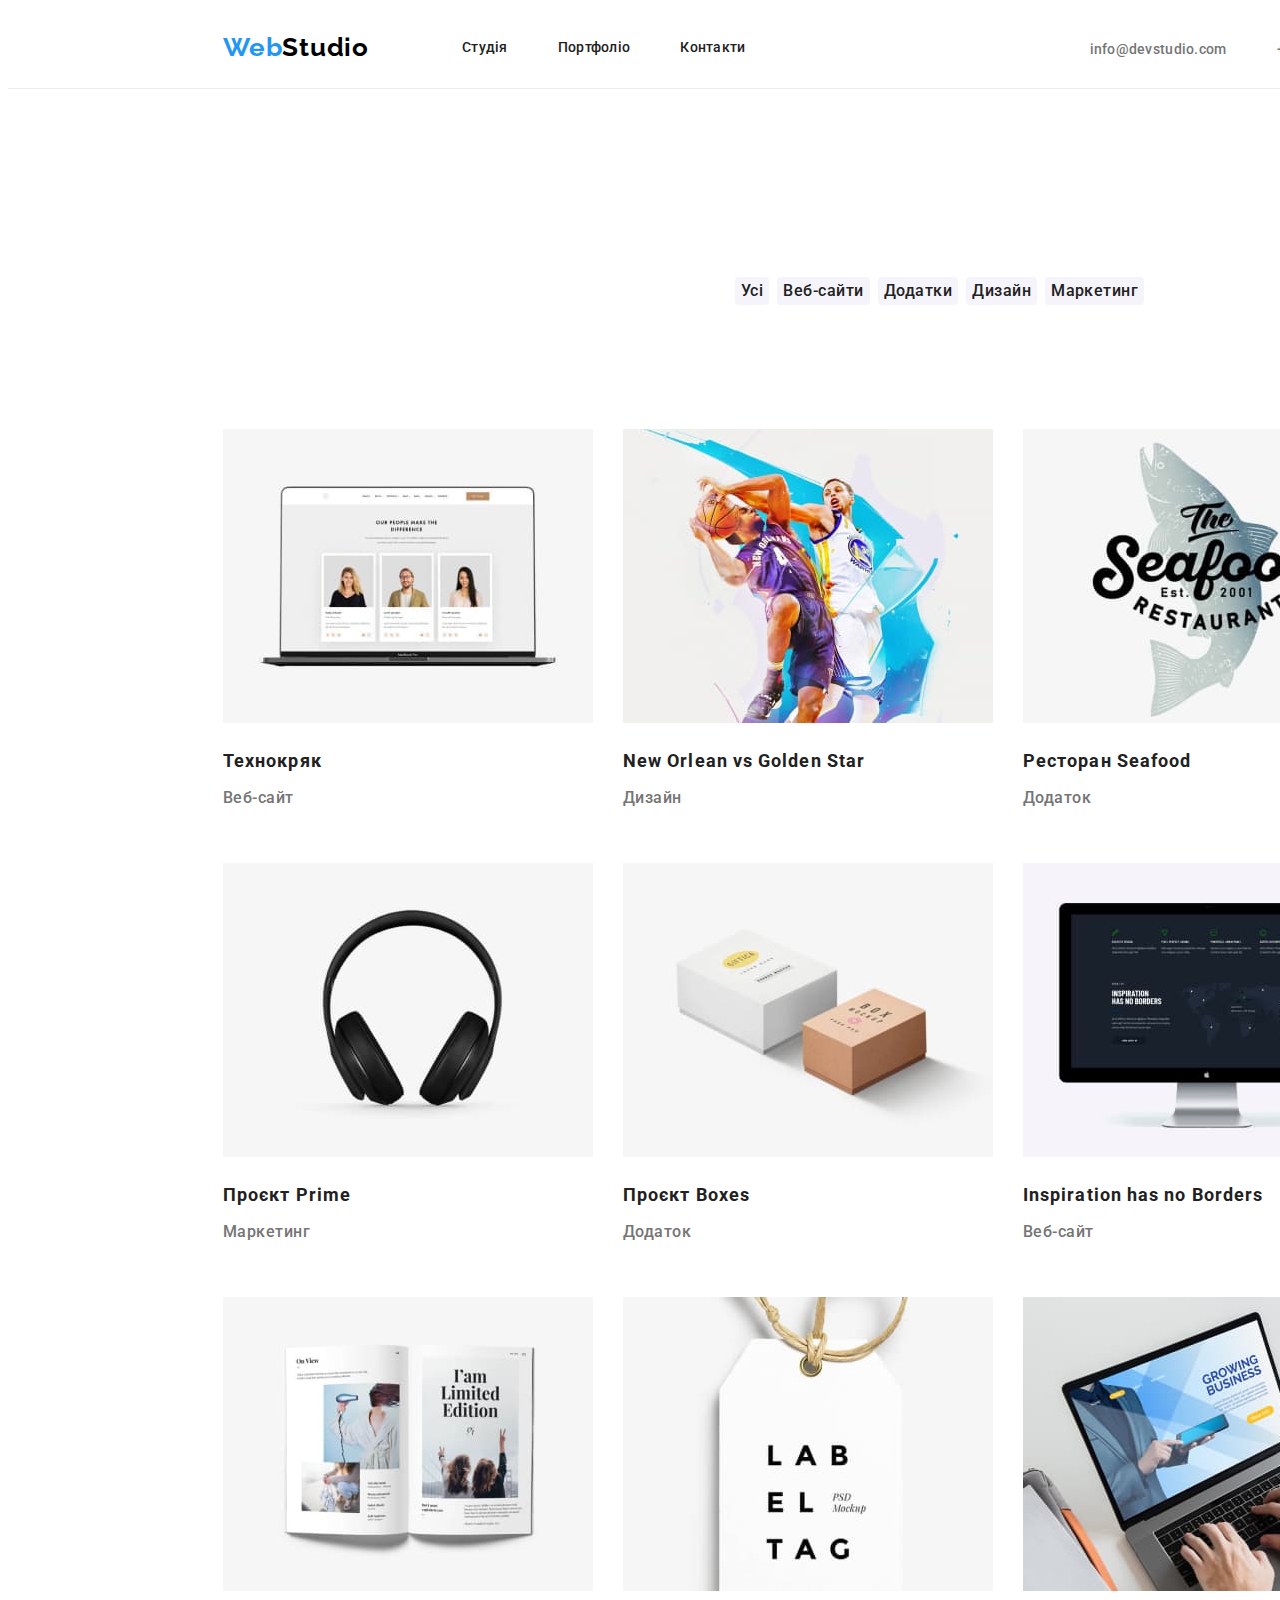
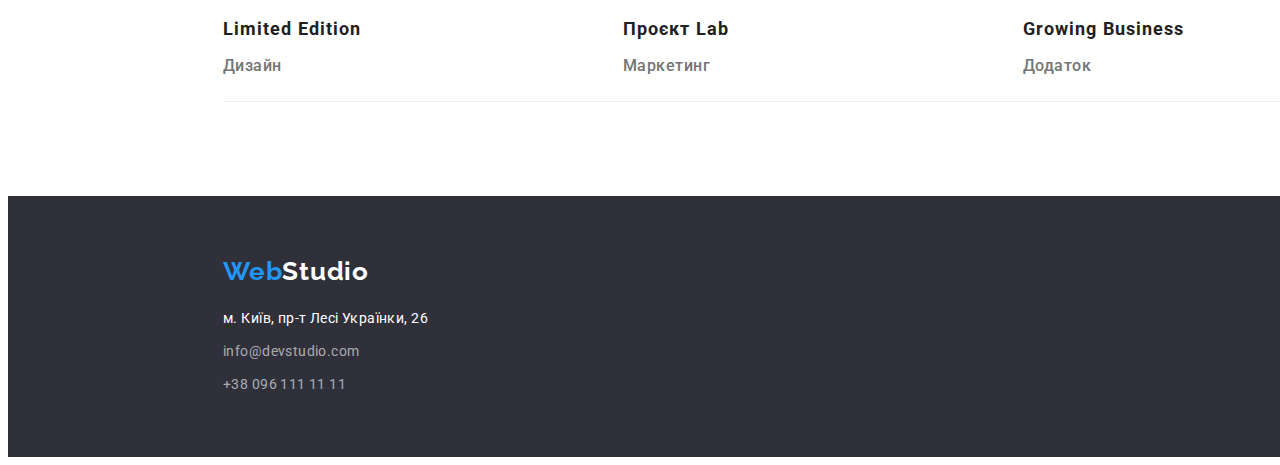
==== portfolio.html @ ad3a3c1f "Add files via upload" ====
<!DOCTYPE html>
<html lang="uk">
  <head>
    <meta charset="UTF-8" />
    <meta http-equiv="X-UA-Compatible" content="IE=edge" />
    <meta name="viewport" content="width=device-width, initial-scale=1.0" />
    <title>WebStudio</title>
    <link rel="preconnect" href="https://fonts.googleapis.com" />
    <link rel="preconnect" href="https://fonts.gstatic.com" crossorigin />
    <link
      href="https://fonts.googleapis.com/css2?family=Raleway:wght@700&family=Roboto:wght@400;500;700;900&display=swap"
      rel="stylesheet"
    />
    <link rel="stylesheet" href="./css/styles.css" />
  </head>
  <body>
    <header class="header">
        <div class="container-head">
            <nav class="head-nav">
                <a href="./index.html" lang="en" class="hlogo logo link">Web<span class="logo-studio">Studio</span>
                </a>
                <ul class="site-nav list">
                    <li class="hli-it"> <a href="./index.html" class="site-nav-list-item link">Студія</a> </li>
                    <li class="hli-it"> <a href="./portfolio.html" class="site-nav-list-item link">Портфоліо</a> </li>
                    <li> <a href="#" class="site-nav-list-item link">Контакти</a> </li>
                </ul>
            </nav>
                <ul class="site-contacts list">
                    <li class="hli-it"><a href="mailto:info@devstudio.com" lang="en" class="site-contacts-items link">info@devstudio.com</a></li>
                    <li><a href="tel:+380961111111" class="site-contacts-items link">+38 096 111 11 11</a></li>
                </ul>
        </div>
    </header>
    <main>
      <section class="portfolio-section-1">
        <ul class="list port-but">
          <li><button type="button" class="portfolio-button">Усі</button></li>
          <li>
            <button type="button" class="portfolio-button">Веб-сайти</button>
          </li>
          <li>
            <button type="button" class="portfolio-button">Додатки</button>
          </li>
          <li>
            <button type="button" class="portfolio-button">Дизайн</button>
          </li>
          <li>
            <button type="button" class="portfolio-button">Маркетинг</button>
          </li>
        </ul>
        <ul class="list port-imgs">
          <li class="portphoto portphoto-t">
            <a href="#" class="link">
              <img
                src="./portfolio-images/img-1.jpg"
                alt="Веб-сайт Технокряк"
                width="370"
                height="294"
              />
              <h3 class="portfolio-text-h3">Технокряк</h3>
              <p class="portfolio-text-p">Веб-сайт</p>
            </a>
          </li>
          <li class="portphoto portphoto-t">
            <a href="#" class="link">
              <img
                src="./portfolio-images/img-2.jpg"
                alt="Дизайн"
                width="370"
                height="294"
              />
              <h3 class="portfolio-text-h3">New Orlean vs Golden Star</h3>
              <p class="portfolio-text-p">Дизайн</p>
            </a>
          </li>
          <li class="portphoto-t">
            <a href="#" class="link">
              <img
                src="./portfolio-images/img-3.jpg"
                alt="Ресторан Seafood"
                width="370"
                height="294"
              />
              <h3 class="portfolio-text-h3">Ресторан Seafood</h3>
              <p class="portfolio-text-p">Додаток</p>
            </a>
          </li>
          <li class="portphoto portphoto-t">
            <a href="#" class="link">
              <img
                src="./portfolio-images/img-4.jpg"
                alt="Проєкт Prime"
                width="370"
                height="294"
              />
              <h3 class="portfolio-text-h3">Проєкт Prime</h3>
              <p class="portfolio-text-p">Маркетинг</p>
            </a>
          </li>
          <li class="portphoto portphoto-t">
            <a href="#" class="link">
              <img
                src="./portfolio-images/img-5.jpg"
                alt="Проєкт Boxes"
                width="370"
                height="294"
              />
              <h3 class="portfolio-text-h3">Проєкт Boxes</h3>
              <p class="portfolio-text-p">Додаток</p>
            </a>
          </li>
          <li class="portphoto-t">
            <a href="#" class="link">
              <img
                src="./portfolio-images/img-6.jpg"
                alt="Веб-сайт Inspiration has no borders"
                width="370"
                height="294"
              />
              <h3 class="portfolio-text-h3">Inspiration has no Borders</h3>
              <p class="portfolio-text-p">Веб-сайт</p>
            </a>
          </li>
          <li class="portphoto portphoto-t">
            <a href="#" class="link">
              <img
                src="./portfolio-images/img-7.jpg"
                alt="Видання Limited Edition"
                width="370"
                height="294"
              />
              <h3 class="portfolio-text-h3">Limited Edition</h3>
              <p class="portfolio-text-p">Дизайн</p>
            </a>
          </li>
          <li class="portphoto portphoto-t">
            <a href="#" class="link">
              <img
                src="./portfolio-images/img-8.jpg"
                alt="Проєкт Lab"
                width="370"
                height="294"
              />
              <h3 class="portfolio-text-h3">Проєкт Lab</h3>
              <p class="portfolio-text-p">Маркетинг</p>
            </a>
          </li>
          <li class="portphoto-t">
            <a href="#" class="link">
              <img
                src="./portfolio-images/img-9.jpg"
                alt="Додаток Growing Business"
                width="370"
                height="294"
              />
              <h3 class="portfolio-text-h3">Growing Business</h3>
              <p class="portfolio-text-p">Додаток</p>
            </a>
          </li>
        </ul>
      </section>
    </main>
 <footer class="footer container-footer">
        <a href="./index.html" lang="en"  class="logo link">Web<span class="footer-logo">Studio</span> 
        </a>
        <address>   
            <ul class="list footer-items">
                <li class="limap">
                <a href="https://goo.gl/maps/Ua6PKikdqgDdwJNr5" target="_blank" 
                    rel="nofollow noreferrer noopener" class="link map">м. Київ, пр-т Лесі Українки, 26</a>
                </li>
                <li class="li-f-it"><a href="mailto:info@devstudio.com" class="footer-link link">info@devstudio.com</a></li>
                <li class="li-f-it"><a href="tel:+380961111111" class="footer-link link">+38 096 111 11 11</a></li>
            </ul>
        </address>
    </footer>
  </body>
</html>
---- css/styles.css ----
:root {
    --hover: #188CE8;
    --htext: #212121;
    --web: #2196F3;
    --background1: #FFFFFF;
    --botbackground: #F5F4FA;
    --background2: #2F303A;
    --linktext: #757575;
    --background4: #f5f5f5;
}

ul,
ol {
    margin: 0;
    padding-left: 0;
    list-style: none;
}

p,
h1,
h2,
h3,
h4,
h5,
h6 {
    margin: 0;
}

button {
    cursor: pointer;
}

address{
    font-style: normal;
}

img{
    display: block;
}

body {
    background-color: #fff;
}

.list {
    list-style: none}

.link {
    text-decoration: none
}

.link:hover {
    color:#2196F3
}
.link:focus {
   color:#2196F3
}

/* Хедер  */

.container-head {
    width: 1600px;
    padding: 24px 215px 25px 215px;
    margin: 0 auto;
    border-bottom: 1px solid #ECECEC;

    display: flex;
}

.header {
    background-color: #ffffff;
}

.head-nav {
    display: flex;
    align-items: center;
}

.hlogo {
    margin-right: 93px;
}

.site-nav {
    display: flex;
}

.hli-it {
    margin-right: 50px;
}
.site-nav-list-item {
    font-family: 'Roboto', sans-serif;
    font-weight: 500;
    font-size: 14px;
    line-height: 1.14;
    letter-spacing: 0.02em;
    color:#212121
}
.logo {
    font-family: 'Raleway', sans-serif;
    font-weight: 700;
    font-size: 26px;
    line-height: 1.19;
    letter-spacing: 0.03em;
    color: #2196F3;

    border-left: 93px;
}

.logo-studio {
    color: #000;
}

.site-contacts {
    display: flex;
    margin-left: 344px;
    margin-top: 8px;
}

.site-contacts-items {
    font-family: 'Roboto', sans-serif;
    font-weight : 500;
    font-size: 14px;
    line-height: 1.14;
    letter-spacing: 0.02em;
    color: #757575;
}

/* Секція №1 */

.container-s1 {
    width: 1600px;
    padding-top: 200px;
    padding-bottom: 210px;
    padding-left: 452px;
    padding-right: 452px;
    margin: 0 auto;
}

.section-1 {
    background-color: #2f303a;
    
}
.section-1-text {
    font-family: 'Roboto', sans-serif;
    font-weight: 900;
    font-size: 44px;
    line-height: 1.36;
    text-align: center;
    letter-spacing: 0.06em;
    text-transform: uppercase;
    color: #FFFFFF;

    margin-bottom: 30px;
}
.section-1-button {
    width: 216px;
    height: 60px;
    background-color: #2196F3;
    font-family: 'Roboto', sans-serif;
    font-weight: 700;
    font-size: 16px;
    line-height: 1.88;
    letter-spacing: 0.06em;
    color: #FFFFFF;

    margin: 0 auto;
    display: block;
    cursor: pointer;
}
.section-1-button:hover{
    background-color: #188CE8;
}
.section-1-button:focus{
    background-color: #188CE8;
}

/*  Section #2  */

.s2-item {
    width: 270px;
    margin-right: 30px;
}

.container-s2 {
    width: 1600px;
    margin: 0 auto;
    padding: 94px 215px 0 215px;
}
.section-2-h3 {
    font-family: 'Roboto', sans-serif;
    font-weight: 700;
    font-size: 14px;
    line-height: 1.14;
    letter-spacing: 0.03em;
    text-transform: uppercase;

    color: #212121;
    margin-bottom: 10px;
}

.section-2-p {
    font-family: 'Roboto', sans-serif;
    font-size: 14px;
    line-height: 1.71;
    letter-spacing: 0.03em;

    color: #757575;
}

.s2-content {
    display: flex;
}
/* Section #3  */

.container-s3 {
    width: 1600px;
    padding: 94px 215px;
    margin: 0 auto;
}

.section-h2 {
    font-family: 'Roboto', sans-serif;
    font-weight: 700;
    font-size: 36px;
    line-height: 1.17;
    text-align: center;
    letter-spacing: 0.03em;

    color: #212121;

    margin-bottom: 50px;
}

.photo {
    width: 370px;
    margin-left: 30px;
}

.s3-content {
    display: flex;
}
/* Section #4  */

.container-s4 {
    width: 1600px;
    padding: 94px 215px;
    margin: 0 auto;
}

.team-m {
    width: 270px;
    margin-right: 30px;
}

.team-photo{
    background-color: #ffffff;
}

.section-4-h3 {
    font-family: 'Roboto', sans-serif;
    font-weight: 500;
    font-size: 16px;
    line-height: 1.18;
    text-align: center;
    letter-spacing: 0.03em;
    color: #212121;
    margin-top: 30px;;
}

.section-4-p {
    font-family: 'Roboto', sans-serif;
    line-height: 1.19;
    text-align: center;
    letter-spacing: 0.03em;

    color: #757575;
    margin-top: 10px;
}

.s4-content {
    display: flex;
}
/*   Footer   */

.container-footer {
    width: 1600px;
    padding-top: 60px;
    padding-bottom: 60px;
    padding-left: 215px;
    margin: 0 auto;
}
.footer {
    background-color: #2F303A;
}
.footer-logo {
    color: #fff;
}

.map {
    font-family: 'Roboto', sans-serif;
    font-style: normal;
    font-size: 14px;
    line-height: 1.71;
    letter-spacing: 0.03em;
    color: #FFFFFF;
}

.limap {
    margin-top: 20px;
}

.footer-link{
    font-family: 'Roboto', sans-serif;
    font-style: normal;
    font-size: 14px;
    line-height: 1.71;
    letter-spacing: 0.03em;
    color: rgba(255, 255, 255, 0.6);

    margin-top: 9px;
}

.footer-items {
    display: flex;
    flex-direction: column;
}
.li-f-it {
    margin-top: 9px;

}

/*  Portfolio   */

.portfolio-section-1 {
    background-color: #FFFFFF;
    width: 1170px;
    padding: 94px 215px;
    margin: 0 auto;
}

.portfolio-button {
    background-color: #F5F4FA;
    font-family: 'Roboto', sans-serif;
    font-weight: 500;
    font-size: 16px;
    line-height: 1.62;
    text-align: center;
    letter-spacing: 0.03em;
    color: #212121;
    cursor: pointer;

    border-radius: 4px;
    border: none;
    

    margin-right: 8px;
}

.portfolio-button:hover {
    background-color: #2196F3;
    font-family: 'Roboto', sans-serif;
    font-weight: 500;
    line-height: 1.63;
    text-align: center;
    letter-spacing: 0.03em;

    color: #FFFFFF;
}
.portfolio-button:focus {
    background-color: #2196F3;
    font-family: 'Roboto', sans-serif;
    font-weight: 500;
    line-height: 1.63;
    text-align: center;
    letter-spacing: 0.03em;

    color: #FFFFFF;
}

.port-but {
    padding-left: 512px;
    align-items: center;
    padding-top: 94px;
    padding-bottom: 94px;
    display:flex;
}

.port-imgs {
    display: flex;
    flex-wrap: wrap;
    border-bottom: 1px solid #EEEEEE;
}

.portphoto {
    margin-right: 30px;
}
.portphoto-t {
    margin-top: 30px;
}
.portfolio-text-h3 {
    font-family: 'Roboto', sans-serif;
    font-weight: 500;;
    font-weight: 700;
    font-size: 18px;
    line-height: 2.0;
    letter-spacing: 0.06em;
    color: #212121;
    margin-top: 20px;
}

.portfolio-text-p {
    font-family: 'Roboto', sans-serif;
    font-weight: 500;;
    line-height: 1.88;
    letter-spacing: 0.03em;
    color: #757575;
    margin-top: 4px;
    margin-bottom: 20px;
}
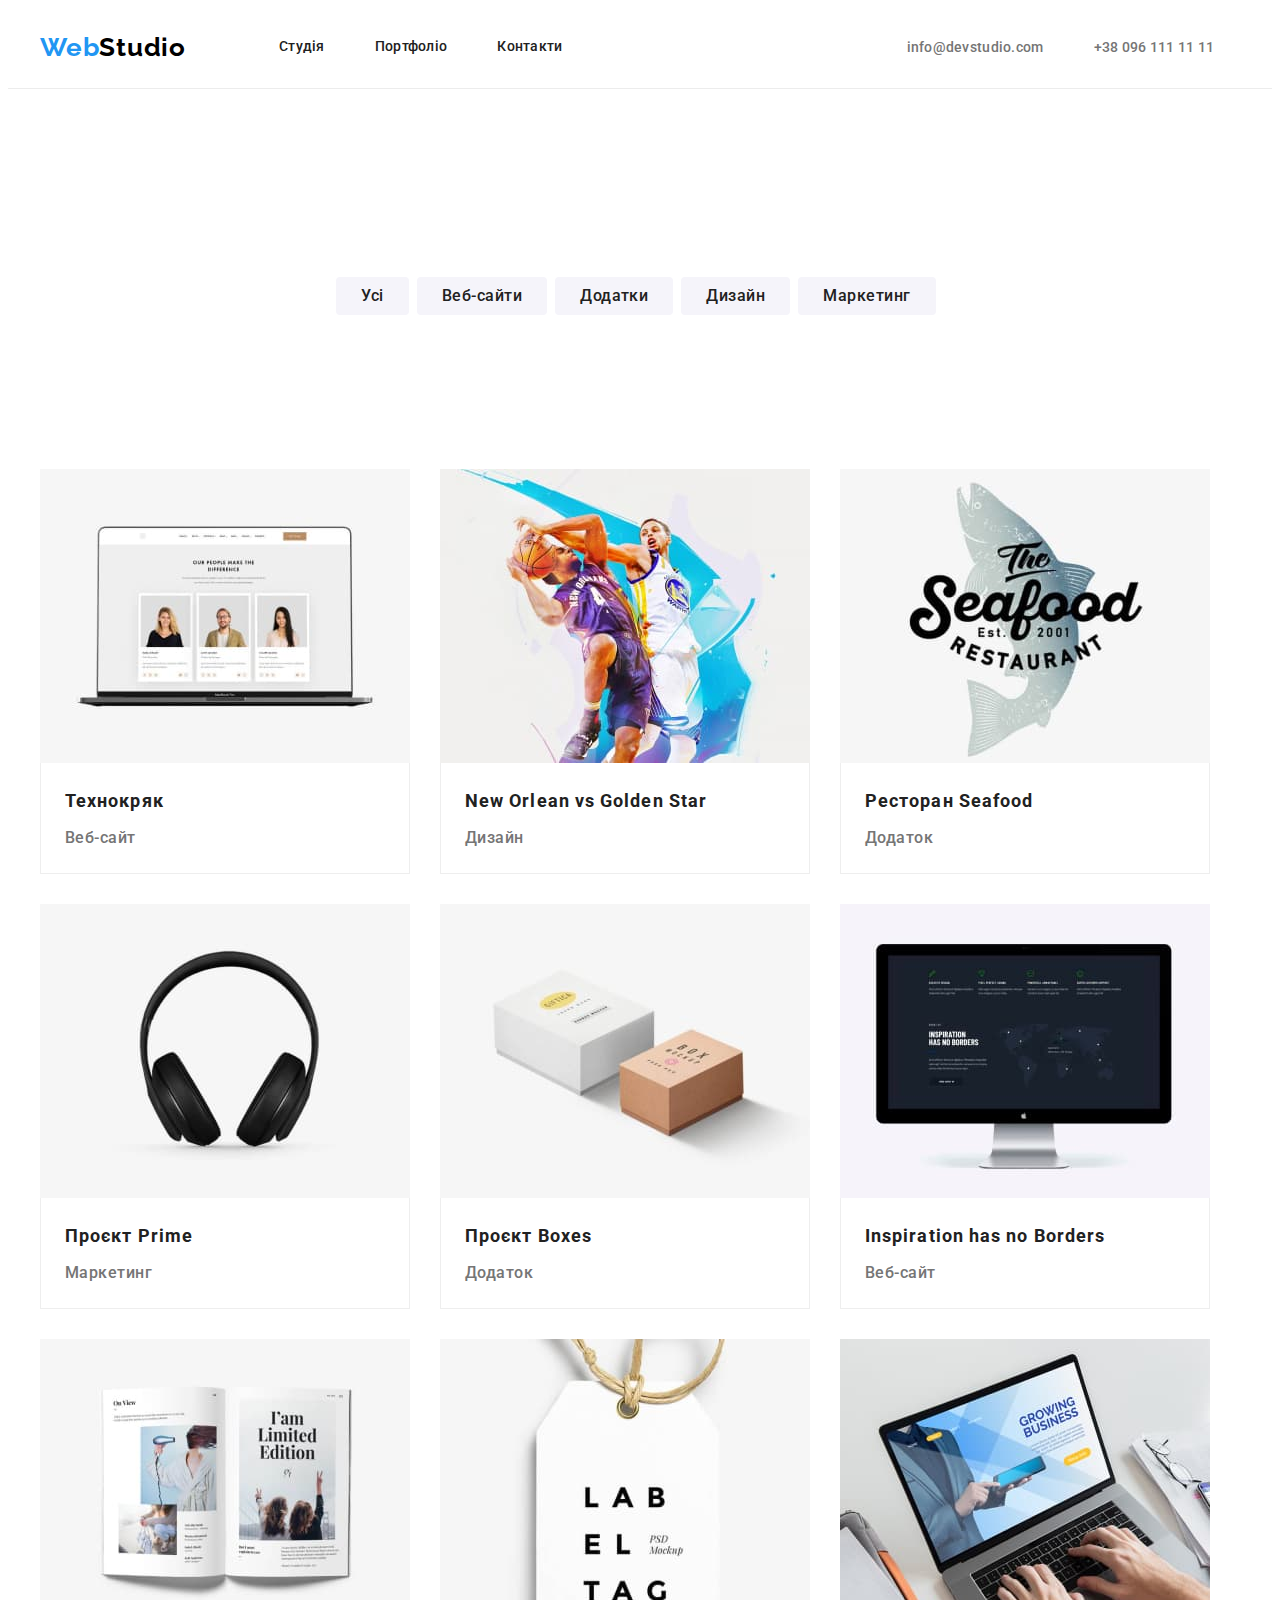
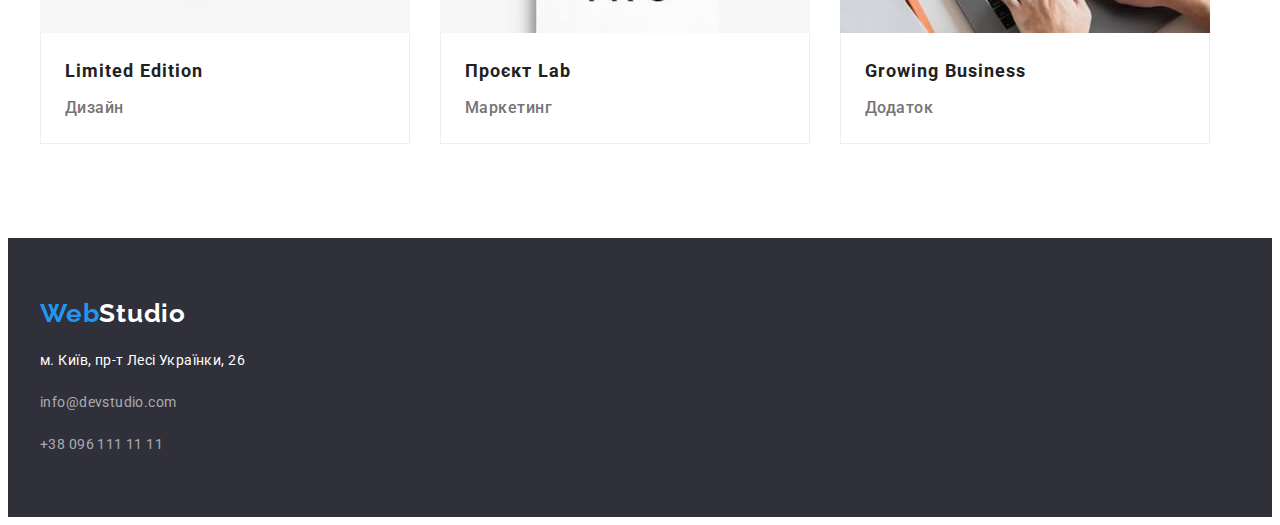
==== commit 8ae0e4fb: "Add files via upload" ====
--- a/portfolio.html
+++ b/portfolio.html
@@ -15,164 +15,186 @@
   </head>
   <body>
     <header class="header">
-        <div class="container-head">
-            <nav class="head-nav">
-                <a href="./index.html" lang="en" class="hlogo logo link">Web<span class="logo-studio">Studio</span>
-                </a>
-                <ul class="site-nav list">
-                    <li class="hli-it"> <a href="./index.html" class="site-nav-list-item link">Студія</a> </li>
-                    <li class="hli-it"> <a href="./portfolio.html" class="site-nav-list-item link">Портфоліо</a> </li>
-                    <li> <a href="#" class="site-nav-list-item link">Контакти</a> </li>
-                </ul>
-            </nav>
-                <ul class="site-contacts list">
-                    <li class="hli-it"><a href="mailto:info@devstudio.com" lang="en" class="site-contacts-items link">info@devstudio.com</a></li>
-                    <li><a href="tel:+380961111111" class="site-contacts-items link">+38 096 111 11 11</a></li>
-                </ul>
-        </div>
-    </header>
+            <div class="container headcont">
+                <nav class="head-nav">
+                    <a href="./index.html" lang="en" class="hlogo logo link">Web<span class="logo-studio">Studio</span>
+                    </a>
+                    <ul class="site-nav list">
+                        <li class="hli-it"> <a href="./index.html" class="site-nav-list-item link">Студія</a> </li>
+                        <li class="hli-it"> <a href="./portfolio.html" class="site-nav-list-item link">Портфоліо</a> </li>
+                        <li> <a href="#" class="site-nav-list-item link">Контакти</a> </li>
+                    </ul>
+                </nav>
+                    <ul class="site-contacts list">
+                        <li class="hli-it"><a href="mailto:info@devstudio.com" lang="en" class="site-contacts-items link">info@devstudio.com</a></li>
+                        <li><a href="tel:+380961111111" class="site-contacts-items link">+38 096 111 11 11</a></li>
+                    </ul>
+            </div>
+        </header>
     <main>
       <section class="portfolio-section-1">
-        <ul class="list port-but">
-          <li><button type="button" class="portfolio-button">Усі</button></li>
-          <li>
-            <button type="button" class="portfolio-button">Веб-сайти</button>
-          </li>
-          <li>
-            <button type="button" class="portfolio-button">Додатки</button>
-          </li>
-          <li>
-            <button type="button" class="portfolio-button">Дизайн</button>
-          </li>
-          <li>
-            <button type="button" class="portfolio-button">Маркетинг</button>
-          </li>
-        </ul>
-        <ul class="list port-imgs">
-          <li class="portphoto portphoto-t">
-            <a href="#" class="link">
-              <img
-                src="./portfolio-images/img-1.jpg"
-                alt="Веб-сайт Технокряк"
-                width="370"
-                height="294"
-              />
-              <h3 class="portfolio-text-h3">Технокряк</h3>
-              <p class="portfolio-text-p">Веб-сайт</p>
-            </a>
-          </li>
-          <li class="portphoto portphoto-t">
-            <a href="#" class="link">
-              <img
-                src="./portfolio-images/img-2.jpg"
-                alt="Дизайн"
-                width="370"
-                height="294"
-              />
-              <h3 class="portfolio-text-h3">New Orlean vs Golden Star</h3>
-              <p class="portfolio-text-p">Дизайн</p>
-            </a>
-          </li>
-          <li class="portphoto-t">
-            <a href="#" class="link">
-              <img
-                src="./portfolio-images/img-3.jpg"
-                alt="Ресторан Seafood"
-                width="370"
-                height="294"
-              />
-              <h3 class="portfolio-text-h3">Ресторан Seafood</h3>
-              <p class="portfolio-text-p">Додаток</p>
-            </a>
-          </li>
-          <li class="portphoto portphoto-t">
-            <a href="#" class="link">
-              <img
-                src="./portfolio-images/img-4.jpg"
-                alt="Проєкт Prime"
-                width="370"
-                height="294"
-              />
-              <h3 class="portfolio-text-h3">Проєкт Prime</h3>
-              <p class="portfolio-text-p">Маркетинг</p>
-            </a>
-          </li>
-          <li class="portphoto portphoto-t">
-            <a href="#" class="link">
-              <img
-                src="./portfolio-images/img-5.jpg"
-                alt="Проєкт Boxes"
-                width="370"
-                height="294"
-              />
-              <h3 class="portfolio-text-h3">Проєкт Boxes</h3>
-              <p class="portfolio-text-p">Додаток</p>
-            </a>
-          </li>
-          <li class="portphoto-t">
-            <a href="#" class="link">
-              <img
-                src="./portfolio-images/img-6.jpg"
-                alt="Веб-сайт Inspiration has no borders"
-                width="370"
-                height="294"
-              />
-              <h3 class="portfolio-text-h3">Inspiration has no Borders</h3>
-              <p class="portfolio-text-p">Веб-сайт</p>
-            </a>
-          </li>
-          <li class="portphoto portphoto-t">
-            <a href="#" class="link">
-              <img
-                src="./portfolio-images/img-7.jpg"
-                alt="Видання Limited Edition"
-                width="370"
-                height="294"
-              />
-              <h3 class="portfolio-text-h3">Limited Edition</h3>
-              <p class="portfolio-text-p">Дизайн</p>
-            </a>
-          </li>
-          <li class="portphoto portphoto-t">
-            <a href="#" class="link">
-              <img
-                src="./portfolio-images/img-8.jpg"
-                alt="Проєкт Lab"
-                width="370"
-                height="294"
-              />
-              <h3 class="portfolio-text-h3">Проєкт Lab</h3>
-              <p class="portfolio-text-p">Маркетинг</p>
-            </a>
-          </li>
-          <li class="portphoto-t">
-            <a href="#" class="link">
-              <img
-                src="./portfolio-images/img-9.jpg"
-                alt="Додаток Growing Business"
-                width="370"
-                height="294"
-              />
-              <h3 class="portfolio-text-h3">Growing Business</h3>
-              <p class="portfolio-text-p">Додаток</p>
-            </a>
-          </li>
-        </ul>
+        <div class="container">
+          <ul class="list port-but">
+            <li><button type="button" class="portfolio-button">Усі</button></li>
+            <li>
+              <button type="button" class="portfolio-button">Веб-сайти</button>
+            </li>
+            <li>
+              <button type="button" class="portfolio-button">Додатки</button>
+            </li>
+            <li>
+              <button type="button" class="portfolio-button">Дизайн</button>
+            </li>
+            <li>
+              <button type="button" class="portfolio-button">Маркетинг</button>
+            </li>
+          </ul>
+          <ul class="list port-imgs">
+            <li class="portphoto portphoto-t">
+              <a href="#" class="link">
+                <img
+                  src="./portfolio-images/img-1.jpg"
+                  alt="Веб-сайт Технокряк"
+                  width="370"
+                  height="294"
+                />
+                <div class="phototext">
+                  <h3 class="portfolio-text-h3">Технокряк</h3>
+                  <p class="portfolio-text-p">Веб-сайт</p>
+                </div>
+              </a>
+            </li>
+            <li class="portphoto portphoto-t">
+              <a href="#" class="link">
+                <img
+                  src="./portfolio-images/img-2.jpg"
+                  alt="Дизайн"
+                  width="370"
+                  height="294"
+                />
+                <div class="phototext">
+                  <h3 class="portfolio-text-h3">New Orlean vs Golden Star</h3>
+                  <p class="portfolio-text-p">Дизайн</p>
+                </div>
+              </a>
+            </li>
+            <li class="portphoto-t">
+              <a href="#" class="link">
+                <img
+                  src="./portfolio-images/img-3.jpg"
+                  alt="Ресторан Seafood"
+                  width="370"
+                  height="294"
+                />
+                <div class="phototext">
+                  <h3 class="portfolio-text-h3">Ресторан Seafood</h3>
+                  <p class="portfolio-text-p">Додаток</p>
+                </div>
+              </a>
+            </li>
+            <li class="portphoto portphoto-t">
+              <a href="#" class="link">
+                <img
+                  src="./portfolio-images/img-4.jpg"
+                  alt="Проєкт Prime"
+                  width="370"
+                  height="294"
+                />
+                <div class="phototext">
+                  <h3 class="portfolio-text-h3">Проєкт Prime</h3>
+                  <p class="portfolio-text-p">Маркетинг</p>
+                </div>
+              </a>
+            </li>
+            <li class="portphoto portphoto-t">
+              <a href="#" class="link">
+                <img
+                  src="./portfolio-images/img-5.jpg"
+                  alt="Проєкт Boxes"
+                  width="370"
+                  height="294"
+                />
+                <div class="phototext">
+                  <h3 class="portfolio-text-h3">Проєкт Boxes</h3>
+                  <p class="portfolio-text-p">Додаток</p>
+                </div>
+              </a>
+            </li>
+            <li class="portphoto-t">
+              <a href="#" class="link">
+                <img
+                  src="./portfolio-images/img-6.jpg"
+                  alt="Веб-сайт Inspiration has no borders"
+                  width="370"
+                  height="294"
+                />
+                <div class="phototext">
+                  <h3 class="portfolio-text-h3">Inspiration has no Borders</h3>
+                  <p class="portfolio-text-p">Веб-сайт</p>
+                </div>
+              </a>
+            </li>
+            <li class="portphoto portphoto-t">
+              <a href="#" class="link">
+                <img
+                  src="./portfolio-images/img-7.jpg"
+                  alt="Видання Limited Edition"
+                  width="370"
+                  height="294"
+                />
+                <div class="phototext">
+                  <h3 class="portfolio-text-h3">Limited Edition</h3>
+                  <p class="portfolio-text-p">Дизайн</p>
+                </div>
+              </a>
+            </li>
+            <li class="portphoto portphoto-t">
+              <a href="#" class="link">
+                <img
+                  src="./portfolio-images/img-8.jpg"
+                  alt="Проєкт Lab"
+                  width="370"
+                  height="294"
+                />
+                <div class="phototext">
+                  <h3 class="portfolio-text-h3">Проєкт Lab</h3>
+                  <p class="portfolio-text-p">Маркетинг</p>
+                </div>
+              </a>
+            </li>
+            <li class="portphoto-t">
+              <a href="#" class="link">
+                <img
+                  src="./portfolio-images/img-9.jpg"
+                  alt="Додаток Growing Business"
+                  width="370"
+                  height="294"
+                />
+                <div class="phototext">
+                  <h3 class="portfolio-text-h3">Growing Business</h3>
+                  <p class="portfolio-text-p">Додаток</p>
+                </div>
+              </a>
+            </li>
+          </ul>
+        </div>
       </section>
     </main>
- <footer class="footer container-footer">
-        <a href="./index.html" lang="en"  class="logo link">Web<span class="footer-logo">Studio</span> 
-        </a>
-        <address>   
-            <ul class="list footer-items">
-                <li class="limap">
-                <a href="https://goo.gl/maps/Ua6PKikdqgDdwJNr5" target="_blank" 
-                    rel="nofollow noreferrer noopener" class="link map">м. Київ, пр-т Лесі Українки, 26</a>
-                </li>
-                <li class="li-f-it"><a href="mailto:info@devstudio.com" class="footer-link link">info@devstudio.com</a></li>
-                <li class="li-f-it"><a href="tel:+380961111111" class="footer-link link">+38 096 111 11 11</a></li>
-            </ul>
-        </address>
-    </footer>
+  <footer class="footer container-footer">
+            <div class="container">
+                <a href="./index.html" lang="en"  class="logo link">Web<span class="footer-logo">Studio</span> 
+                </a>
+                <address class="limap">   
+                    <ul class="list footer-items">
+                        <li class="">
+                        <a href="https://goo.gl/maps/Ua6PKikdqgDdwJNr5" target="_blank" 
+                            rel="nofollow noreferrer noopener" class="link map">м. Київ, пр-т Лесі Українки, 26</a>
+                        </li>
+                        <li class="li-f-it"><a href="mailto:info@devstudio.com" class="footer-link link">info@devstudio.com</a></li>
+                        <li class="li-f-it"><a href="tel:+380961111111" class="footer-link link">+38 096 111 11 11</a></li>
+                    </ul>
+                </address>
+            </div>
+        </footer>
   </body>
 </html>
--- a/css/styles.css
+++ b/css/styles.css
@@ -43,10 +43,12 @@
 }
 
 .list {
-    list-style: none}
+    list-style: none;
+}
 
 .link {
-    text-decoration: none
+    text-decoration: none;
+    display: block;
 }
 
 .link:hover {
@@ -56,19 +58,22 @@
    color:#2196F3
 }
 
+.container {
+    width: 1200px;
+    padding: 0 15px;
+    margin: 0 auto;
+}
+
 /* Хедер  */
 
-.container-head {
-    width: 1600px;
-    padding: 24px 215px 25px 215px;
-    margin: 0 auto;
-    border-bottom: 1px solid #ECECEC;
-
-    display: flex;
-}
-
+.headcont {
+    padding-top: 24px;
+    padding-bottom: 25px;
+    display: flex;
+}
 .header {
     background-color: #ffffff;
+    border-bottom: 1px solid #ECECEC;
 }
 
 .head-nav {
@@ -95,6 +100,7 @@
     letter-spacing: 0.02em;
     color:#212121
 }
+
 .logo {
     font-family: 'Raleway', sans-serif;
     font-weight: 700;
@@ -103,7 +109,6 @@
     letter-spacing: 0.03em;
     color: #2196F3;
 
-    border-left: 93px;
 }
 
 .logo-studio {
@@ -112,8 +117,8 @@
 
 .site-contacts {
     display: flex;
+    margin-top: 8px;
     margin-left: 344px;
-    margin-top: 8px;
 }
 
 .site-contacts-items {
@@ -128,19 +133,16 @@
 /* Секція №1 */
 
 .container-s1 {
-    width: 1600px;
     padding-top: 200px;
     padding-bottom: 210px;
-    padding-left: 452px;
-    padding-right: 452px;
-    margin: 0 auto;
 }
 
 .section-1 {
     background-color: #2f303a;
-    
-}
+}
+
 .section-1-text {
+    width: 696px;
     font-family: 'Roboto', sans-serif;
     font-weight: 900;
     font-size: 44px;
@@ -150,7 +152,7 @@
     text-transform: uppercase;
     color: #FFFFFF;
 
-    margin-bottom: 30px;
+    margin: 0 auto;
 }
 .section-1-button {
     width: 216px;
@@ -164,6 +166,7 @@
     color: #FFFFFF;
 
     margin: 0 auto;
+    margin-top: 40px;
     display: block;
     cursor: pointer;
 }
@@ -182,9 +185,7 @@
 }
 
 .container-s2 {
-    width: 1600px;
-    margin: 0 auto;
-    padding: 94px 215px 0 215px;
+    padding-top: 94px;
 }
 .section-2-h3 {
     font-family: 'Roboto', sans-serif;
@@ -213,9 +214,8 @@
 /* Section #3  */
 
 .container-s3 {
-    width: 1600px;
-    padding: 94px 215px;
-    margin: 0 auto;
+    padding: 94px 0;
+
 }
 
 .section-h2 {
@@ -241,10 +241,11 @@
 }
 /* Section #4  */
 
+.section-4 {
+    background-color: #F5F4FA;
+}
 .container-s4 {
-    width: 1600px;
-    padding: 94px 215px;
-    margin: 0 auto;
+    padding: 94px 0;
 }
 
 .team-m {
@@ -283,11 +284,8 @@
 /*   Footer   */
 
 .container-footer {
-    width: 1600px;
     padding-top: 60px;
     padding-bottom: 60px;
-    padding-left: 215px;
-    margin: 0 auto;
 }
 .footer {
     background-color: #2F303A;
@@ -333,9 +331,7 @@
 
 .portfolio-section-1 {
     background-color: #FFFFFF;
-    width: 1170px;
-    padding: 94px 215px;
-    margin: 0 auto;
+    padding: 94px 0;
 }
 
 .portfolio-button {
@@ -351,8 +347,7 @@
 
     border-radius: 4px;
     border: none;
-    
-
+    padding: 6px 25px;
     margin-right: 8px;
 }
 
@@ -378,25 +373,34 @@
 }
 
 .port-but {
-    padding-left: 512px;
     align-items: center;
     padding-top: 94px;
     padding-bottom: 94px;
     display:flex;
+    justify-content: center;
 }
 
 .port-imgs {
     display: flex;
+    justify-content: center;
     flex-wrap: wrap;
-    border-bottom: 1px solid #EEEEEE;
-}
+    margin-top: 30px;
+} 
 
 .portphoto {
     margin-right: 30px;
 }
 .portphoto-t {
+    margin-right: 30px;
     margin-top: 30px;
 }
+
+.phototext {
+    padding: 20px 24px;
+    border: 1px solid #EEEEEE;
+    border-top: none;
+}
+
 .portfolio-text-h3 {
     font-family: 'Roboto', sans-serif;
     font-weight: 500;;
@@ -405,7 +409,6 @@
     line-height: 2.0;
     letter-spacing: 0.06em;
     color: #212121;
-    margin-top: 20px;
 }
 
 .portfolio-text-p {
@@ -415,5 +418,4 @@
     letter-spacing: 0.03em;
     color: #757575;
     margin-top: 4px;
-    margin-bottom: 20px;
-}
+}
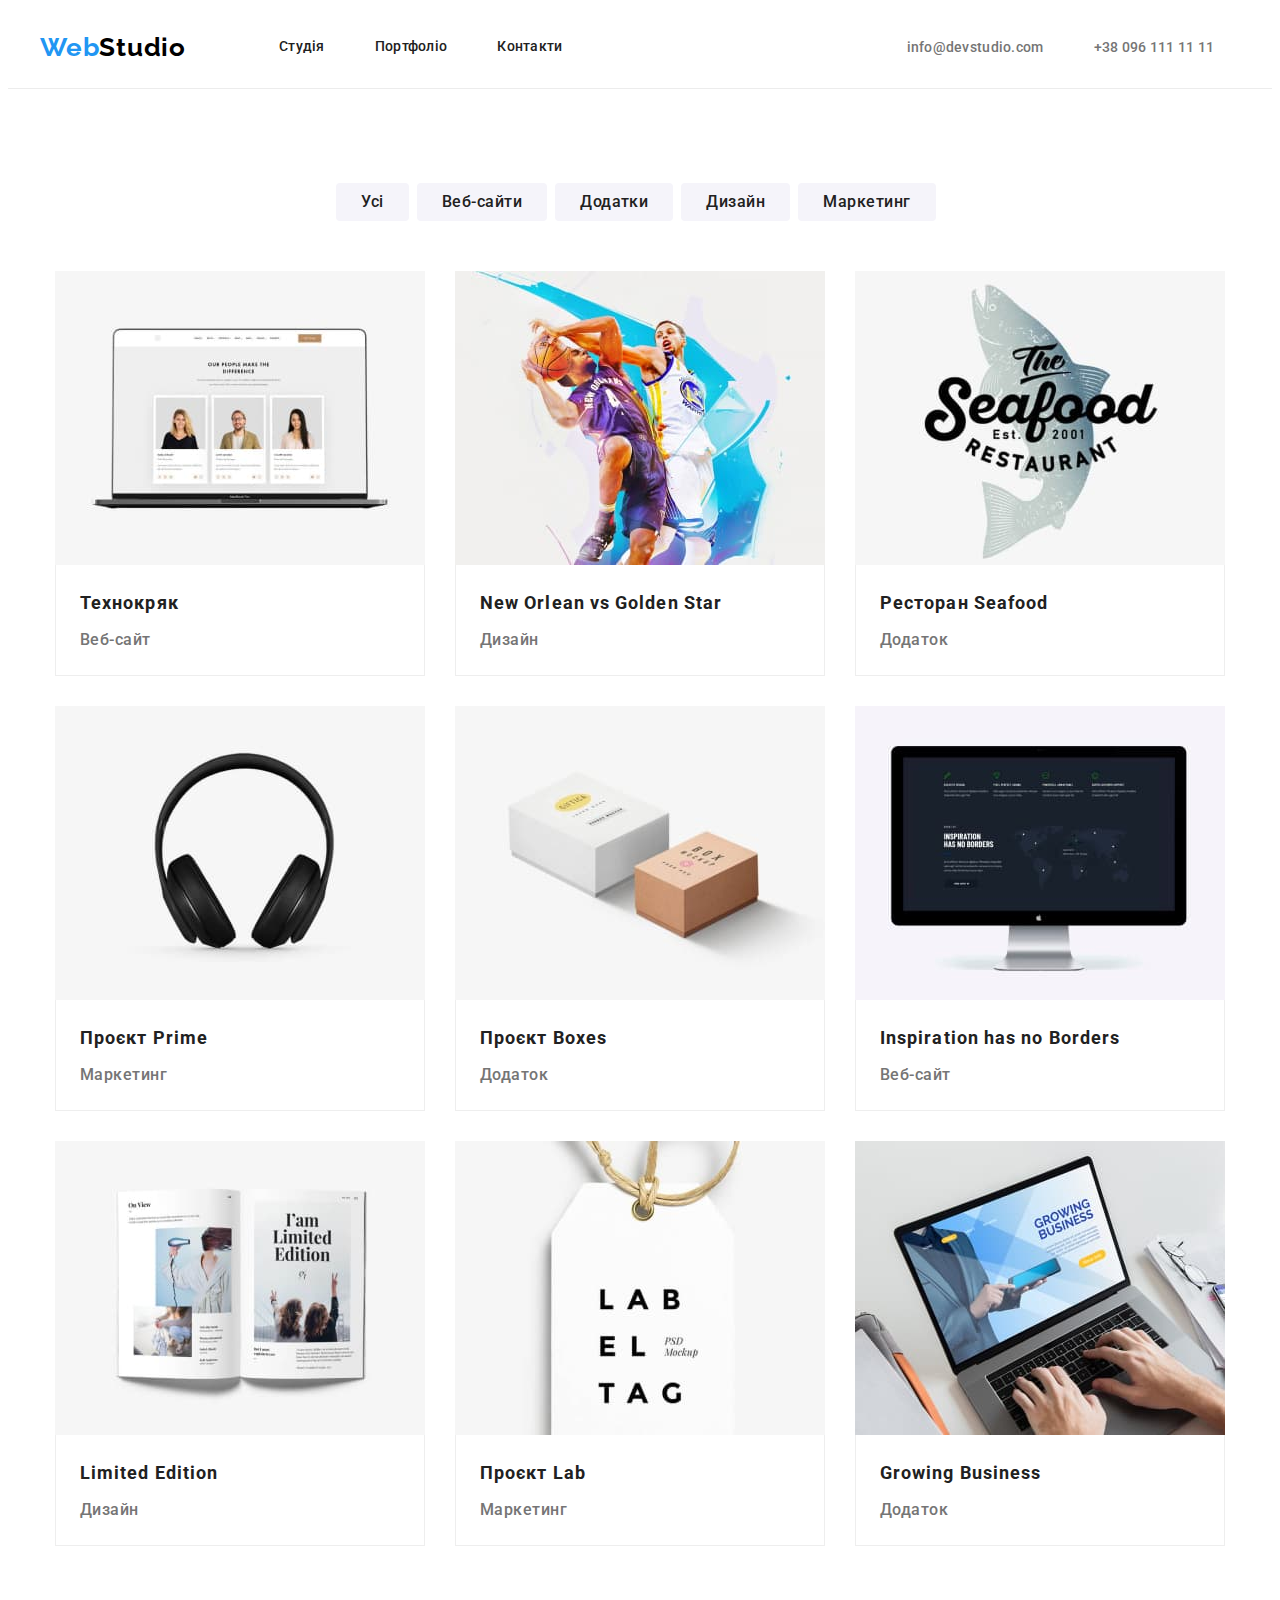
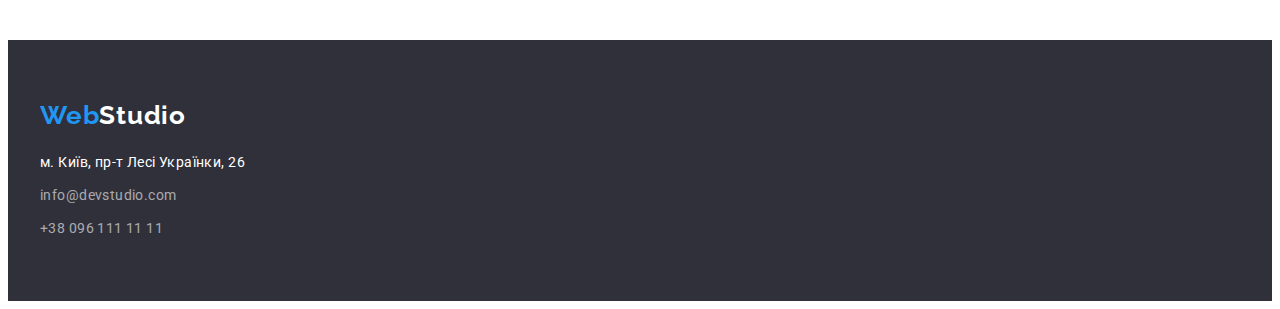
==== commit ebd78218: "Add files via upload" ====
--- a/portfolio.html
+++ b/portfolio.html
@@ -50,7 +50,7 @@
             </li>
           </ul>
           <ul class="list port-imgs">
-            <li class="portphoto portphoto-t">
+            <li class="">
               <a href="#" class="link">
                 <img
                   src="./portfolio-images/img-1.jpg"
@@ -64,7 +64,7 @@
                 </div>
               </a>
             </li>
-            <li class="portphoto portphoto-t">
+            <li class="">
               <a href="#" class="link">
                 <img
                   src="./portfolio-images/img-2.jpg"
@@ -92,7 +92,7 @@
                 </div>
               </a>
             </li>
-            <li class="portphoto portphoto-t">
+            <li class="">
               <a href="#" class="link">
                 <img
                   src="./portfolio-images/img-4.jpg"
@@ -106,7 +106,7 @@
                 </div>
               </a>
             </li>
-            <li class="portphoto portphoto-t">
+            <li class="">
               <a href="#" class="link">
                 <img
                   src="./portfolio-images/img-5.jpg"
@@ -120,7 +120,7 @@
                 </div>
               </a>
             </li>
-            <li class="portphoto-t">
+            <li class="">
               <a href="#" class="link">
                 <img
                   src="./portfolio-images/img-6.jpg"
@@ -134,7 +134,7 @@
                 </div>
               </a>
             </li>
-            <li class="portphoto portphoto-t">
+            <li class="">
               <a href="#" class="link">
                 <img
                   src="./portfolio-images/img-7.jpg"
@@ -148,7 +148,7 @@
                 </div>
               </a>
             </li>
-            <li class="portphoto portphoto-t">
+            <li class="">
               <a href="#" class="link">
                 <img
                   src="./portfolio-images/img-8.jpg"
@@ -162,7 +162,7 @@
                 </div>
               </a>
             </li>
-            <li class="portphoto-t">
+            <li class="">
               <a href="#" class="link">
                 <img
                   src="./portfolio-images/img-9.jpg"
@@ -180,21 +180,21 @@
         </div>
       </section>
     </main>
-  <footer class="footer container-footer">
-            <div class="container">
+      <footer class="footer container-footer">
+        <div class="container">
                 <a href="./index.html" lang="en"  class="logo link">Web<span class="footer-logo">Studio</span> 
                 </a>
                 <address class="limap">   
-                    <ul class="list footer-items">
-                        <li class="">
-                        <a href="https://goo.gl/maps/Ua6PKikdqgDdwJNr5" target="_blank" 
-                            rel="nofollow noreferrer noopener" class="link map">м. Київ, пр-т Лесі Українки, 26</a>
-                        </li>
-                        <li class="li-f-it"><a href="mailto:info@devstudio.com" class="footer-link link">info@devstudio.com</a></li>
-                        <li class="li-f-it"><a href="tel:+380961111111" class="footer-link link">+38 096 111 11 11</a></li>
-                    </ul>
-                </address>
-            </div>
-        </footer>
+              <ul class="list footer-items">
+                <li class="">
+                  <a href="https://goo.gl/maps/Ua6PKikdqgDdwJNr5" target="_blank" 
+                  rel="nofollow noreferrer noopener" class="link map">м. Київ, пр-т Лесі Українки, 26</a>
+                </li>
+                <li class="li-f-it"><a href="mailto:info@devstudio.com" class="footer-link link">info@devstudio.com</a></li>
+                <li class="li-f-it"><a href="tel:+380961111111" class="footer-link link">+38 096 111 11 11</a></li>
+              </ul>
+          </address>
+        </div>
+      </footer>
   </body>
 </html>
--- a/css/styles.css
+++ b/css/styles.css
@@ -67,13 +67,13 @@
 /* Хедер  */
 
 .headcont {
-    padding-top: 24px;
-    padding-bottom: 25px;
     display: flex;
 }
 .header {
     background-color: #ffffff;
     border-bottom: 1px solid #ECECEC;
+    padding-top: 24px;
+    padding-bottom: 25px;
 }
 
 .head-nav {
@@ -215,7 +215,6 @@
 
 .container-s3 {
     padding: 94px 0;
-
 }
 
 .section-h2 {
@@ -276,6 +275,7 @@
 
     color: #757575;
     margin-top: 10px;
+    margin-bottom: 30px;
 }
 
 .s4-content {
@@ -314,8 +314,6 @@
     line-height: 1.71;
     letter-spacing: 0.03em;
     color: rgba(255, 255, 255, 0.6);
-
-    margin-top: 9px;
 }
 
 .footer-items {
@@ -374,8 +372,6 @@
 
 .port-but {
     align-items: center;
-    padding-top: 94px;
-    padding-bottom: 94px;
     display:flex;
     justify-content: center;
 }
@@ -384,16 +380,9 @@
     display: flex;
     justify-content: center;
     flex-wrap: wrap;
-    margin-top: 30px;
+    margin-top: 50px;
+    gap: 30px;
 } 
-
-.portphoto {
-    margin-right: 30px;
-}
-.portphoto-t {
-    margin-right: 30px;
-    margin-top: 30px;
-}
 
 .phototext {
     padding: 20px 24px;
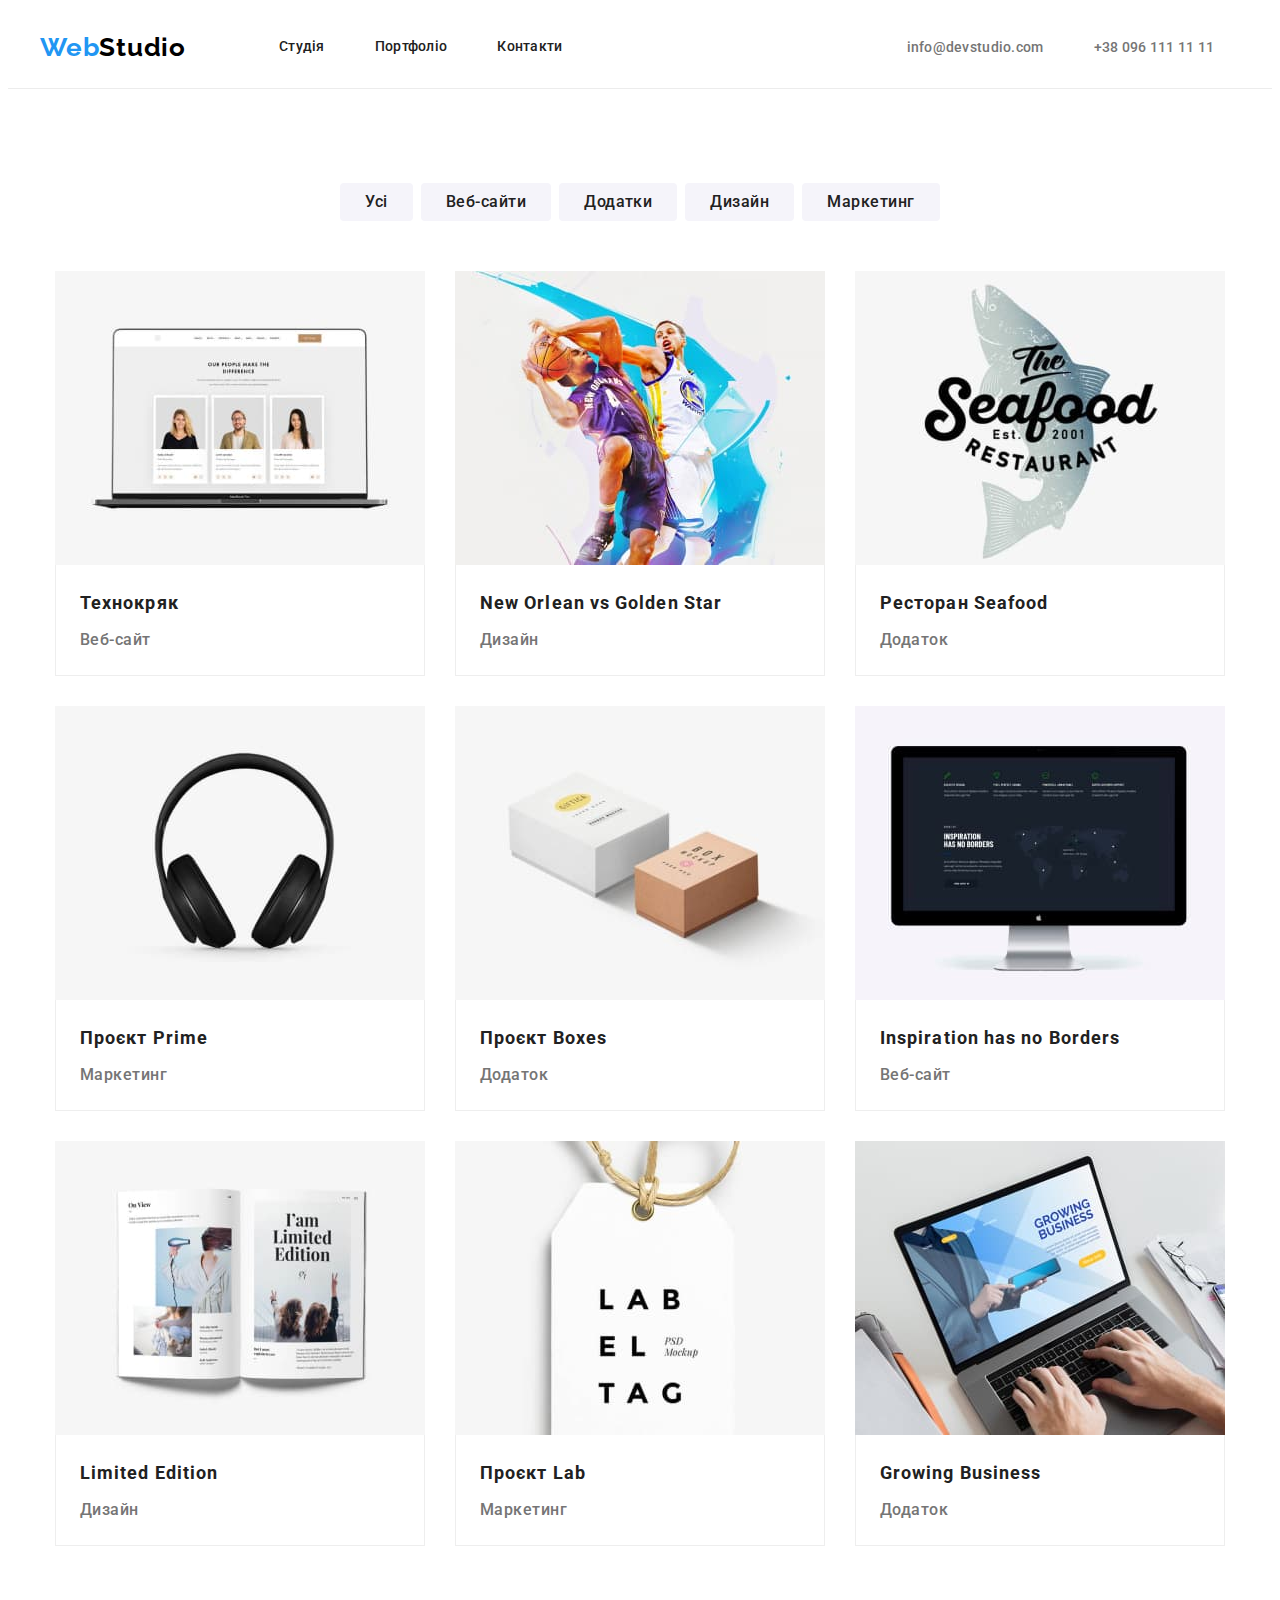
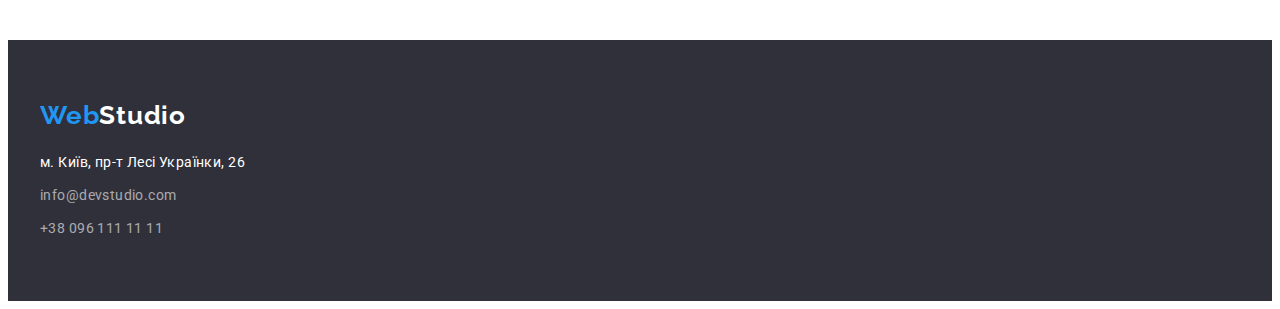
==== commit 5ddcc959: "Add files via upload" ====
--- a/portfolio.html
+++ b/portfolio.html
@@ -35,17 +35,19 @@
       <section class="portfolio-section-1">
         <div class="container">
           <ul class="list port-but">
-            <li><button type="button" class="portfolio-button">Усі</button></li>
-            <li>
+            <li class="port-but-li">
+              <button type="button" class="portfolio-button">Усі</button>
+            </li>
+            <li class="port-but-li">
               <button type="button" class="portfolio-button">Веб-сайти</button>
             </li>
-            <li>
+            <li class="port-but-li">
               <button type="button" class="portfolio-button">Додатки</button>
             </li>
-            <li>
+            <li class="port-but-li">
               <button type="button" class="portfolio-button">Дизайн</button>
             </li>
-            <li>
+            <li class="port-but-li">
               <button type="button" class="portfolio-button">Маркетинг</button>
             </li>
           </ul>
--- a/css/styles.css
+++ b/css/styles.css
@@ -204,6 +204,7 @@
     font-size: 14px;
     line-height: 1.71;
     letter-spacing: 0.03em;
+    width: 270px;
 
     color: #757575;
 }
@@ -232,9 +233,11 @@
 
 .photo {
     width: 370px;
+    
+}
+.s3-content .photo + .photo {
     margin-left: 30px;
 }
-
 .s3-content {
     display: flex;
 }
@@ -249,9 +252,10 @@
 
 .team-m {
     width: 270px;
+}
+ .s4-content .team-photo:not(:last-child) {
     margin-right: 30px;
-}
-
+ }
 .team-photo{
     background-color: #ffffff;
 }
@@ -346,6 +350,9 @@
     border-radius: 4px;
     border: none;
     padding: 6px 25px;
+}
+
+.port-but .port-but-li:not(:last-child) {
     margin-right: 8px;
 }
 
